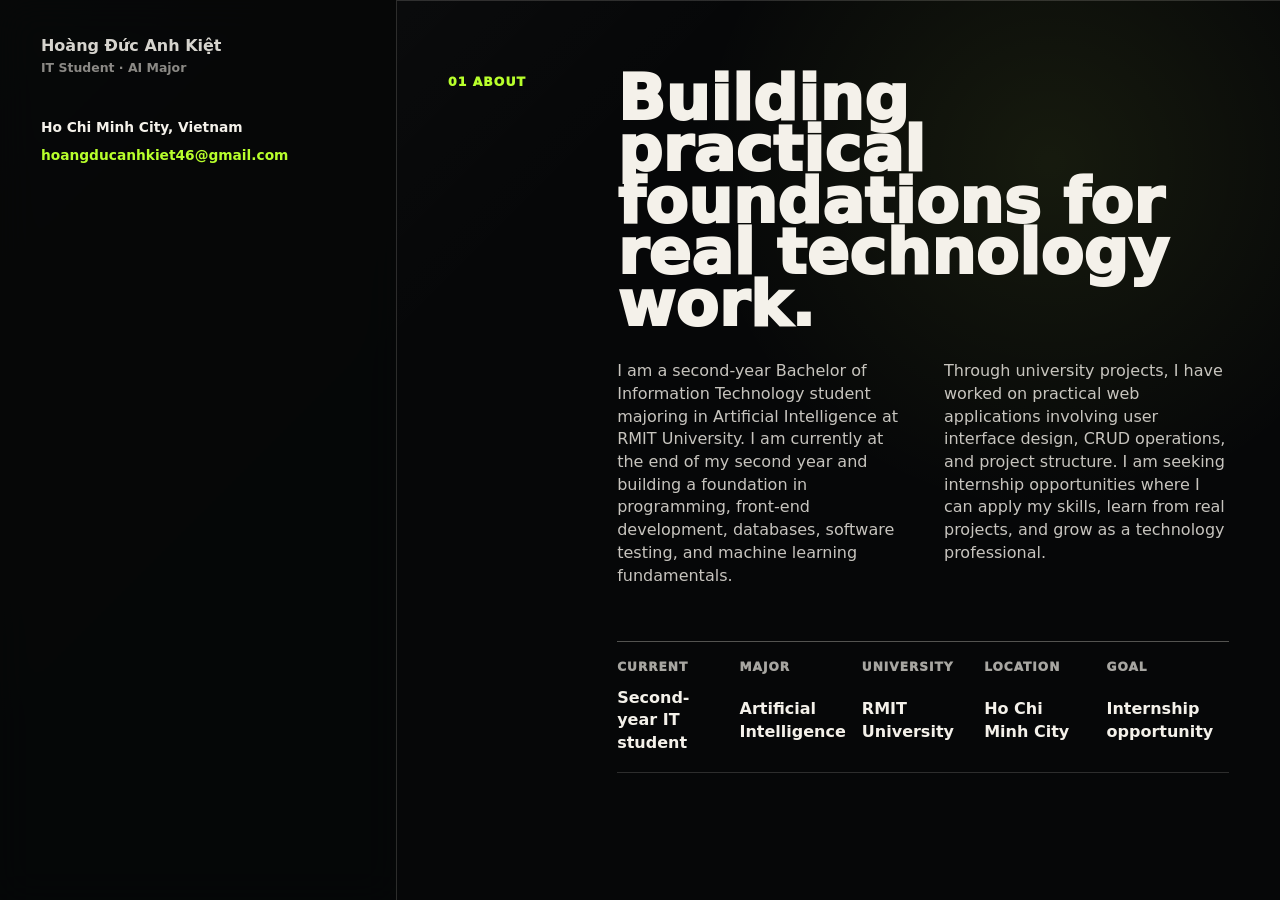
==== about.html @ dbde9fb8 "front end" ====
<!DOCTYPE html>
<html lang="en">
  <head>
    <meta charset="UTF-8" />
    <meta name="viewport" content="width=device-width, initial-scale=1.0" />
    <title>About | Hoàng Đức Anh Kiệt</title>
    <link rel="icon" href="assets/icons/favicon.png" />
    <script>document.documentElement.classList.add("js");</script>
    <link rel="stylesheet" href="css/style.css" />
  </head>
  <body>
    <a class="skip-link" href="#about">Skip to content</a>
    <header class="mobile-header">
      <a class="mobile-brand" href="index.html"><span>Hoàng Đức Anh Kiệt</span><small>IT Student · AI Major</small></a>
      <button class="nav-toggle" type="button" aria-label="Open navigation" aria-expanded="false" aria-controls="primary-menu"><span></span><span></span></button>
    </header>
    <aside class="left-rail" aria-label="Portfolio identity and navigation">
      <div class="rail-top">
        <div class="identity-block">
          <a class="brand" href="index.html" aria-label="Hoàng Đức Anh Kiệt home"><span>Hoàng Đức Anh Kiệt</span><small>IT Student · AI Major</small></a>
          <p>Ho Chi Minh City, Vietnam</p>
          <a href="mailto:hoangducanhkiet46@gmail.com">hoangducanhkiet46@gmail.com</a>
        </div>
      </div>
      <nav class="nav-links" id="primary-menu" data-nav-links aria-label="Primary navigation">
        <a class="projectsLi" href="about.html">About</a>
        <a class="projectsLi" href="skills.html">Skills</a>
        <a class="projectsLi" href="projects.html">Projects</a>
        <a class="projectsLi" href="education.html">Education</a>
        <a class="projectsLi" href="leadership.html">Leadership</a>
        <a class="projectsLi" href="contact.html">Contact</a>
      </nav>
    </aside>
    <main class="site-canvas">
      <section class="section-block" id="about" aria-labelledby="about-title" data-reveal>
        <div class="section-number">01 About</div>
        <div class="section-content">
          <h2 id="about-title">Building practical foundations for real technology work.</h2>
          <div class="copy-grid">
            <p>I am a second-year Bachelor of Information Technology student majoring in Artificial Intelligence at RMIT University. I am currently at the end of my second year and building a foundation in programming, front-end development, databases, software testing, and machine learning fundamentals.</p>
            <p>Through university projects, I have worked on practical web applications involving user interface design, CRUD operations, and project structure. I am seeking internship opportunities where I can apply my skills, learn from real projects, and grow as a technology professional.</p>
          </div>
          <div class="facts">
            <div><span>Current</span>Second-year IT student</div>
            <div><span>Major</span>Artificial Intelligence</div>
            <div><span>University</span>RMIT University</div>
            <div><span>Location</span>Ho Chi Minh City</div>
            <div><span>Goal</span>Internship opportunity</div>
          </div>
        </div>
      </section>
    </main>
    <script src="js/script.js"></script>
  </body>
</html>
---- css/style.css ----
:root {
  color-scheme: dark;
  --bg-main: #060708;
  --text-primary: #f4f1ea;
  --text-secondary: rgba(244, 241, 234, 0.68);
  --text-muted: rgba(244, 241, 234, 0.56);
  --text-name: rgba(244, 241, 234, 0.88);
  --accent: #b8ff2c;
  --accent-hover: #d7ff6a;
  --border: rgba(244, 241, 234, 0.16);
  --bg: var(--bg-main);
  --ink: var(--text-primary);
  --muted: var(--text-secondary);
  --line: var(--border);
  --line-strong: rgba(244, 241, 234, 0.32);
  --panel: #101112;
  --rail: 31vw;
  --ease: cubic-bezier(0.22, 1, 0.36, 1);
}

* {
  box-sizing: border-box;
}

html {
  scroll-behavior: smooth;
  scroll-padding-top: 32px;
}

body {
  margin: 0;
  background:
    radial-gradient(circle at 82% 18%, rgba(215, 255, 85, 0.08), transparent 22rem),
    linear-gradient(135deg, rgba(255, 255, 255, 0.035), transparent 34rem),
    var(--bg);
  color: var(--ink);
  font-family: Inter, ui-sans-serif, system-ui, -apple-system, BlinkMacSystemFont, "Segoe UI", sans-serif;
  line-height: 1.42;
  animation: page-in 700ms var(--ease) both;
}

body[data-theme="light"] {
  color-scheme: light;
  --bg: #f2f0ea;
  --ink: #050505;
  --muted: rgba(5, 5, 5, 0.62);
  --line: rgba(5, 5, 5, 0.18);
  --line-strong: rgba(5, 5, 5, 0.38);
  --accent: #3a2bff;
  --accent-hover: #1700c8;
  --text-primary: var(--ink);
  --text-secondary: var(--muted);
  --text-name: rgba(5, 5, 5, 0.88);
  --text-muted: rgba(5, 5, 5, 0.56);
  background:
    radial-gradient(circle at 82% 18%, rgba(58, 43, 255, 0.06), transparent 22rem),
    linear-gradient(135deg, rgba(0, 0, 0, 0.025), transparent 34rem),
    var(--bg);
}

body[data-theme="ultra"] {
  --bg: #1a0b3d;
  --ink: #f5f2ea;
  --muted: rgba(245, 242, 234, 0.68);
  --line: rgba(245, 242, 234, 0.16);
  --line-strong: rgba(245, 242, 234, 0.32);
  --accent: #b9a7ff;
  --accent-hover: #d8ceff;
  --text-primary: var(--ink);
  --text-secondary: var(--muted);
  --text-name: rgba(245, 242, 234, 0.88);
  --text-muted: rgba(245, 242, 234, 0.56);
  background:
    radial-gradient(circle at 82% 18%, rgba(185, 167, 255, 0.12), transparent 22rem),
    linear-gradient(135deg, rgba(255, 255, 255, 0.035), transparent 34rem),
    var(--bg);
}

body.nav-open {
  overflow: hidden;
}

a {
  color: inherit;
  text-decoration: none;
}

button {
  font: inherit;
}

:focus-visible {
  outline: 2px solid var(--accent);
  outline-offset: 4px;
}

.skip-link {
  position: fixed;
  left: 16px;
  top: 16px;
  z-index: 100;
  background: var(--ink);
  color: var(--bg);
  padding: 10px 14px;
  transform: translateY(-160%);
  transition: transform 180ms ease;
}

.skip-link:focus {
  transform: translateY(0);
}

.mobile-header {
  display: none;
}

.left-rail {
  position: fixed;
  inset: 0 auto 0 0;
  z-index: 20;
  display: grid;
  width: var(--rail);
  min-width: 310px;
  grid-template-rows: auto 1fr auto;
  gap: clamp(22px, 3vh, 34px);
  border-right: 1px solid var(--line);
  padding: 4.2vh 3.2vw 4vh;
  background: var(--bg);
  background: color-mix(in srgb, var(--bg) 86%, transparent);
  backdrop-filter: blur(18px);
}

.rail-intro {
  display: grid;
  grid-row: 1;
  gap: clamp(12px, 1.8vh, 18px);
  max-width: 420px;
}

.rail-intro p {
  margin: 0;
  color: var(--ink);
  font-weight: 900;
}

.rail-intro .intro-eyebrow {
  color: var(--accent);
  font-size: clamp(0.68rem, 0.74vw, 0.82rem);
  letter-spacing: 0.08em;
  line-height: 1.35;
  text-transform: uppercase;
}

.rail-intro .intro-main {
  max-width: 19ch;
  color: var(--ink);
  font-size: clamp(1.12rem, 1.42vw, 1.68rem);
  letter-spacing: 0;
  line-height: 1;
}

.rail-intro .intro-support {
  max-width: 400px;
  border-top: 1px solid var(--line-strong);
  padding-top: 14px;
  color: var(--text-secondary);
  font-size: clamp(0.82rem, 0.9vw, 0.98rem);
  line-height: 1.42;
}

.intro-photo {
  width: min(160px, 42%);
  margin: 0;
  border-top: 1px solid var(--line-strong);
  padding-top: 12px;
}

.intro-photo img {
  display: block;
  width: 100%;
  aspect-ratio: 1;
  object-fit: cover;
  filter: grayscale(1) contrast(1.08);
}

.identity-block {
  display: grid;
  grid-row: 3;
  gap: 8px;
  max-width: 390px;
  align-self: end;
}

.identity-block p,
.identity-block a:not(.brand),
.identity-block span {
  margin: 0;
  font-size: clamp(0.86rem, 0.95vw, 1rem);
  font-weight: 820;
}

.identity-block p {
  color: var(--text-primary);
}

.identity-block a:not(.brand) {
  color: var(--accent);
  transition: color 0.25s ease, opacity 0.25s ease, text-shadow 0.25s ease;
}

.identity-block a:not(.brand):hover,
.identity-block a:not(.brand):focus-visible {
  color: var(--accent-hover);
  text-decoration: underline;
  text-underline-offset: 4px;
  text-shadow: 0 0 14px color-mix(in srgb, var(--accent) 30%, transparent);
}

.identity-block span {
  color: var(--text-muted);
}

.brand,
.mobile-brand {
  display: grid;
  gap: 7px;
  width: fit-content;
  color: var(--ink);
  font-weight: 900;
  line-height: 1.02;
}

.brand span,
.mobile-brand span {
  color: var(--text-name);
  font-size: clamp(1rem, 1.24vw, 1.36rem);
}

.brand small,
.mobile-brand small {
  color: var(--text-muted);
  font-size: 0.78rem;
  font-weight: 850;
  line-height: 1.2;
}

.identity-block .brand {
  margin-bottom: clamp(20px, 4vh, 34px);
}

.nav-links {
  display: grid;
  align-content: start;
  gap: 6px;
}

.left-rail .nav-links {
  display: none;
}

.projectsLi,
.rail-bottom a,
.contact-list a {
  position: relative;
  width: fit-content;
  color: var(--ink);
  font-weight: 900;
}

.projectsLi {
  display: inline-flex;
  align-items: baseline;
  gap: 13px;
  font-size: clamp(1.7rem, 3.85vw, 4.9rem);
  letter-spacing: 0;
  line-height: 0.86;
  text-transform: lowercase;
  transition: color 180ms ease, transform 260ms var(--ease);
}

.projectsLi span {
  min-width: 2.5ch;
  color: var(--muted);
  font-size: 0.18em;
  font-weight: 950;
  letter-spacing: 0.08em;
  text-transform: uppercase;
}

.projectsLi:hover,
.projectsLi:focus-visible {
  color: var(--accent-hover);
  text-shadow: 0 0 14px color-mix(in srgb, var(--accent) 30%, transparent);
  transform: translateX(10px);
}

body[data-theme="ultra"] .identity-block a:not(.brand):hover,
body[data-theme="ultra"] .identity-block a:not(.brand):focus-visible,
body[data-theme="ultra"] .projectsLi:hover,
body[data-theme="ultra"] .projectsLi:focus-visible,
body[data-theme="ultra"] .contact-list a:hover,
body[data-theme="ultra"] .contact-list a:focus-visible {
  text-shadow: 0 0 16px rgba(185, 167, 255, 0.35);
}

.rail-bottom {
  display: grid;
  gap: 8px;
  color: var(--muted);
  font-size: 0.84rem;
  font-weight: 820;
}

.rail-bottom .brand {
  margin-bottom: 14px;
}

.rail-bottom a::after,
.contact-list a::after,
.project-name::after {
  position: absolute;
  right: 0;
  bottom: -4px;
  left: 0;
  height: 1px;
  background: currentColor;
  content: "";
  transform: scaleX(0);
  transform-origin: right;
  transition: transform 260ms var(--ease);
}

.rail-bottom a:hover::after,
.rail-bottom a:focus-visible::after,
.contact-list a:hover::after,
.contact-list a:focus-visible::after,
.project-row:hover .project-name::after,
.project-row:focus-within .project-name::after {
  transform: scaleX(1);
  transform-origin: left;
}

.site-canvas {
  margin-left: max(var(--rail), 310px);
}

.color-toggle {
  --toggle-active: #b8ff2c;
  --toggle-middle: conic-gradient(from -35deg, rgba(184, 255, 44, 0.9) 0deg 120deg, #060708 120deg 360deg);
  position: fixed;
  right: 24px;
  bottom: 24px;
  z-index: 50;
  display: grid;
  width: 46px;
  height: 46px;
  place-items: center;
  border: 0;
  border-radius: 50%;
  background: conic-gradient(from -35deg, #b8ff2c 0deg 120deg, #b9a7ff 120deg 240deg, #3a2bff 240deg 360deg);
  box-shadow: 0 0 0 4px rgba(0, 0, 0, 0.22);
  cursor: pointer;
  isolation: isolate;
  transition: transform 180ms ease, box-shadow 180ms ease;
}

.color-toggle::before {
  position: absolute;
  inset: 10px;
  z-index: 2;
  border-radius: 50%;
  background: var(--toggle-middle);
  content: "";
  box-shadow: inset 0 0 0 1px rgba(244, 241, 234, 0.16);
}

.color-toggle span {
  position: relative;
  z-index: 3;
  width: 12px;
  height: 12px;
  border-radius: 50%;
  background: var(--toggle-active);
  box-shadow: 0 0 0 2px rgba(6, 7, 8, 0.9), 0 0 0 3px rgba(244, 241, 234, 0.18);
}

body[data-theme="dark"] .color-toggle {
  --toggle-active: #b8ff2c;
  --toggle-middle: conic-gradient(from -35deg, rgba(184, 255, 44, 0.9) 0deg 120deg, #060708 120deg 360deg);
}

body[data-theme="ultra"] .color-toggle {
  --toggle-active: #b9a7ff;
  --toggle-middle: conic-gradient(from -35deg, #060708 0deg 120deg, rgba(185, 167, 255, 0.92) 120deg 240deg, #060708 240deg 360deg);
}

body[data-theme="light"] .color-toggle {
  --toggle-active: #3a2bff;
  --toggle-middle: conic-gradient(from -35deg, #060708 0deg 240deg, rgba(58, 43, 255, 0.92) 240deg 360deg);
}

.color-toggle:hover,
.color-toggle:focus-visible {
  transform: scale(1.08);
  box-shadow: 0 0 0 4px rgba(0, 0, 0, 0.28), 0 0 18px color-mix(in srgb, var(--accent) 28%, transparent);
}

.home-stage,
.hero {
  position: relative;
  display: grid;
  min-height: 100svh;
  overflow: hidden;
  padding: 4vh 4vw 5vh;
}

.hero::before {
  position: absolute;
  inset: 0;
  background-image: linear-gradient(var(--line) 1px, transparent 1px);
  background-size: 100% 12.5vh;
  content: "";
  opacity: 0.32;
  pointer-events: none;
}

.home-stage::after {
  display: none;
}

.home-stage .stagePerspective {
  position: absolute;
  inset: 0;
  z-index: 1;
  width: 100%;
  perspective: 100vw;
  overflow: hidden;
}

.home-stage .stageContainer {
  position: absolute;
  inset: 0;
  width: 100%;
  transform: translateZ(0);
  transform-style: preserve-3d;
}

.home-stage .stage {
  position: absolute;
  inset: 0;
  display: flex;
  align-items: center;
  justify-content: center;
  width: 100%;
  padding: 5vh 4vw 5vh 0;
  transform-style: preserve-3d;
}

.home-stage .projects {
  position: relative;
  width: min(100%, 1060px);
  margin: 0;
  padding-left: 0;
  list-style: none;
  text-align: right;
  transform-style: preserve-3d;
}

.home-stage .projectsLi {
  display: block;
  width: auto;
  color: inherit;
  cursor: pointer;
  line-height: 1;
  text-transform: none;
  transform: none;
  transform-style: preserve-3d;
}

.home-stage .projectsLi:hover,
.home-stage .projectsLi:focus-within {
  color: inherit;
  transform: none;
}

.home-stage .projectContainer {
  transform: rotate3d(0, 1, 0, -34deg) translateZ(0) scale(1);
  transform-origin: right center;
  transform-style: preserve-3d;
  will-change: transform;
  transition: transform 1.5s cubic-bezier(0.075, 0.82, 0.165, 1);
}

.home-stage .projectsLi:hover .projectContainer,
.home-stage .projectsLi:focus-within .projectContainer {
  transform: rotate3d(0, 1, 0, -24deg) translateZ(0) scale(1);
  transition-duration: 1s;
}

.home-stage .projects a {
  position: relative;
  display: inline-block;
  color: var(--ink);
  font-family: "Druk Wide Web", "Arial Black", "Helvetica Neue", Arial, sans-serif;
  font-size: clamp(4.4rem, 8.1vw, 9.3rem);
  font-style: normal;
  font-stretch: normal;
  font-weight: 1000;
  letter-spacing: 0.02em;
  line-height: 0.9em;
  text-decoration: none;
  text-transform: uppercase;
  white-space: nowrap;
  -webkit-text-fill-color: currentColor;
  -webkit-text-stroke: 0 transparent;
  text-stroke: 0 transparent;
  transition: color 0.5s, opacity 0.5s, -webkit-text-fill-color 0.5s, -webkit-text-stroke-color 0.5s;
}

.home-stage .projectsLi:nth-child(4) a,
.home-stage .projectsLi:nth-child(5) a {
  font-size: clamp(4.15rem, 7.55vw, 8.8rem);
}

.home-stage .projectsLi:hover a,
.home-stage .projectsLi:focus-within a,
.home-stage .projects a:hover,
.home-stage .projects a:focus-visible {
  color: transparent;
  -webkit-text-fill-color: transparent;
  text-shadow: none;
  -webkit-text-stroke: 3px var(--ink);
  text-stroke: 3px var(--ink);
}

body.route-transitioning {
  pointer-events: none;
}

.home-stage.is-transitioning .projectsLi {
  pointer-events: none;
}

.home-stage.is-transitioning .stageContainer {
  animation: project-route-out 650ms cubic-bezier(0.39, 0.58, 0.57, 1) 900ms forwards;
}

.home-stage.is-transitioning .projectsLi:not(.is-selected) .projectContainer {
  opacity: 0;
  transform: rotate3d(0, 1, 0, -114deg) translateZ(0) scale(1);
  transition-duration: 320ms;
  transition-property: opacity, transform;
  transition-timing-function: cubic-bezier(0.55, 0.06, 0.68, 0.19);
}

.home-stage.is-transitioning .projectsLi:not(.is-selected):nth-child(1) .projectContainer {
  transition-delay: 420ms;
}

.home-stage.is-transitioning .projectsLi:not(.is-selected):nth-child(2) .projectContainer {
  transition-delay: 360ms;
}

.home-stage.is-transitioning .projectsLi:not(.is-selected):nth-child(3) .projectContainer {
  transition-delay: 300ms;
}

.home-stage.is-transitioning .projectsLi:not(.is-selected):nth-child(4) .projectContainer {
  transition-delay: 240ms;
}

.home-stage.is-transitioning .projectsLi:not(.is-selected):nth-child(5) .projectContainer {
  transition-delay: 180ms;
}

.home-stage.is-transitioning .projectsLi:not(.is-selected):nth-child(6) .projectContainer {
  transition-delay: 120ms;
}

.home-stage.is-transitioning .projectsLi.is-selected .projectContainer,
.home-stage.is-transitioning .projectsLi.is-selected:hover .projectContainer {
  opacity: 0;
  transform: rotate3d(0, 1, 0, 0deg) translateZ(0) scale(0.78);
  transition: transform 850ms cubic-bezier(0.075, 0.82, 0.165, 1), opacity 450ms ease 680ms;
}

.home-stage.is-transitioning .projectsLi.is-selected a {
  color: transparent;
  -webkit-text-fill-color: transparent;
  -webkit-text-stroke: 3px var(--ink);
  text-stroke: 3px var(--ink);
}

@keyframes project-route-out {
  from {
    transform: translate3d(0, 0, 0);
  }
  to {
    transform: translate3d(0, -18vh, 0);
  }
}

.hero-index {
  position: absolute;
  inset: 3.2vh 3.8vw auto auto;
  z-index: 1;
  display: grid;
  justify-items: end;
  gap: 0;
}

.hero-index a {
  color: var(--ink);
  font-size: clamp(3.6rem, 9vw, 10.8rem);
  font-weight: 950;
  letter-spacing: 0;
  line-height: 0.76;
  opacity: 0.12;
  text-transform: lowercase;
  transition: opacity 180ms ease, color 180ms ease, transform 260ms var(--ease);
}

.hero-index a:nth-child(even) {
  transform: translateX(-4.5vw);
}

.hero-index a:hover,
.hero-index a:focus-visible {
  color: var(--accent);
  opacity: 1;
  transform: translateX(-1vw);
}

.hero-layout {
  position: relative;
  z-index: 2;
  display: grid;
  min-height: 92svh;
  align-items: end;
  max-width: 640px;
}

.eyebrow {
  max-width: 680px;
  margin: 0 0 18px;
  color: var(--muted);
  font-size: 0.78rem;
  font-weight: 950;
  letter-spacing: 0.08em;
  text-transform: uppercase;
}

h1,
h2,
h3,
p {
  margin-top: 0;
}

h1 {
  margin: 0;
  color: var(--ink);
  font-size: clamp(3rem, 7.4vw, 8.4rem);
  font-weight: 950;
  letter-spacing: 0;
  line-height: 0.78;
}

h1 span {
  display: block;
  max-width: 7.5ch;
  animation: text-rise 900ms 120ms var(--ease) both;
}

.hero-subtext {
  max-width: 480px;
  margin: 24px 0 0;
  border-top: 1px solid var(--line-strong);
  padding-top: 14px;
  color: var(--ink);
  font-size: clamp(0.96rem, 1.14vw, 1.08rem);
  font-weight: 720;
}

.section-block,
.contact-section {
  display: grid;
  grid-template-columns: minmax(118px, max-content) minmax(0, 1fr);
  gap: clamp(20px, 4vw, 76px);
  min-height: 100svh;
  border-top: 1px solid var(--line);
  padding: 8vh 4vw;
}

.section-number {
  position: sticky;
  top: 32px;
  height: fit-content;
  color: var(--accent);
  font-size: 0.78rem;
  font-weight: 950;
  letter-spacing: 0.08em;
  text-transform: uppercase;
}

h2 {
  max-width: 760px;
  margin-bottom: 30px;
  color: var(--ink);
  font-size: clamp(2rem, 4.9vw, 6rem);
  font-weight: 950;
  letter-spacing: 0;
  line-height: 0.82;
}

h3 {
  margin-bottom: 0;
  color: var(--ink);
  font-size: clamp(0.95rem, 1vw, 1.08rem);
  font-weight: 950;
}

#skills h2,
.contact-section h2 {
  max-width: 850px;
}

.copy-grid {
  display: grid;
  grid-template-columns: repeat(2, minmax(0, 1fr));
  gap: 42px;
  max-width: 980px;
}

.copy-grid p,
.timeline-row p,
.project-row p {
  margin-bottom: 0;
  color: rgba(242, 238, 231, 0.82);
  font-size: clamp(1rem, 1.18vw, 1.16rem);
}

.facts,
.skill-list,
.project-list,
.timeline-row,
.contact-list {
  border-top: 1px solid var(--line-strong);
}

.facts {
  display: grid;
  grid-template-columns: repeat(5, minmax(0, 1fr));
  margin-top: 54px;
}

.facts div,
.skill-row,
.timeline-row,
.contact-list a,
.contact-list span {
  border-bottom: 1px solid var(--line);
}

.facts div {
  display: grid;
  gap: 10px;
  min-height: 118px;
  padding: 17px 16px 17px 0;
  font-weight: 900;
}

.facts span,
.timeline-row > span,
.project-row > span {
  color: var(--muted);
  font-size: 0.76rem;
  font-weight: 950;
  letter-spacing: 0.08em;
  text-transform: uppercase;
}

.skill-row {
  display: grid;
  grid-template-columns: minmax(170px, 0.3fr) minmax(0, 1fr);
  gap: 24px;
  padding: 15px 0;
  transition: background 160ms ease, padding-inline 180ms ease;
}

.skill-row p {
  margin: 0;
  color: rgba(242, 238, 231, 0.84);
  font-size: clamp(0.95rem, 1.06vw, 1.05rem);
  font-weight: 650;
}

.skill-row:hover {
  background: rgba(242, 238, 231, 0.045);
  padding-inline: 18px;
}

.project-row {
  position: relative;
  display: grid;
  grid-template-columns: minmax(250px, 1fr) 58px 122px 122px 56px;
  gap: 16px;
  align-items: baseline;
  border-bottom: 1px solid var(--line);
  padding: 30px 0;
  transition: background 220ms ease, padding-inline 260ms var(--ease);
}

.project-row:hover,
.project-row:focus-within {
  background: rgba(242, 238, 231, 0.045);
  padding-inline: 18px;
}

.project-name {
  position: relative;
  width: fit-content;
  max-width: 8.8ch;
  color: var(--ink);
  font-size: clamp(1.85rem, 3.5vw, 4.6rem);
  font-weight: 950;
  line-height: 0.82;
  overflow-wrap: anywhere;
}

.project-live {
  justify-self: end;
  border: 1px solid var(--line-strong);
  padding: 8px 10px;
  color: var(--ink);
  font-size: 0.72rem;
  font-weight: 950;
  text-transform: uppercase;
  transition: background 180ms ease, color 180ms ease;
}

.project-live:hover,
.project-live:focus-visible {
  background: var(--accent);
  color: var(--bg);
}

.project-row p {
  grid-column: 1 / -1;
  max-width: 920px;
  opacity: 0.82;
}

.timeline-row {
  display: grid;
  grid-template-columns: minmax(180px, 0.32fr) minmax(0, 1fr);
  gap: 34px;
  padding: 30px 0;
}

.timeline-row div {
  display: grid;
  gap: 12px;
}

.timeline-row ul {
  margin: 0;
  padding-left: 20px;
  color: rgba(242, 238, 231, 0.82);
}

.timeline-row li + li {
  margin-top: 8px;
}

.contact-list a,
.contact-list span {
  display: block;
  width: 100%;
  padding: 18px 0;
  color: var(--ink);
  font-size: clamp(1rem, 1.7vw, 1.35rem);
  font-weight: 900;
  overflow-wrap: anywhere;
}

.contact-list a {
  transition: color 180ms ease, padding-left 220ms var(--ease);
}

.contact-list a:hover,
.contact-list a:focus-visible {
  color: var(--accent);
  padding-left: 12px;
}

.hero-photo,
.contact-photo,
.leadership-gallery,
.project-detail,
.project-preview {
  display: none;
}

.js [data-reveal],
.js .reveal-item {
  opacity: 0;
  transform: translateY(24px);
}

.js .is-visible,
.js .reveal-item.is-visible {
  opacity: 1;
  transform: translateY(0);
  transition: opacity 700ms var(--ease), transform 700ms var(--ease);
}

@keyframes page-in {
  from { opacity: 0; }
  to { opacity: 1; }
}

@keyframes text-rise {
  from {
    opacity: 0;
    transform: translateY(0.25em);
  }
  to {
    opacity: 1;
    transform: translateY(0);
  }
}

@media (max-height: 820px) and (min-width: 1121px) {
  .left-rail {
    padding-top: 3.2vh;
    padding-bottom: 3vh;
  }

  .rail-intro {
    gap: 10px;
  }

  .rail-intro .intro-main {
    font-size: clamp(1rem, 1.24vw, 1.42rem);
  }

  .rail-intro .intro-support {
    font-size: 0.78rem;
    line-height: 1.35;
  }

  .intro-photo {
    width: 140px;
  }

  .identity-block {
    gap: 6px;
    padding-top: 16px;
  }

  .identity-block .brand {
    margin-bottom: 18px;
  }
}

@media (max-width: 1120px) {
  :root {
    --rail: 0px;
  }

  html {
    scroll-padding-top: 92px;
  }

  .left-rail {
    position: fixed;
    inset: 76px 14px auto;
    display: block;
    width: auto;
    min-width: 0;
    max-height: 0;
    border: 1px solid var(--line-strong);
    padding: 0 18px;
    opacity: 0;
    overflow: hidden;
    pointer-events: none;
    transform: translateY(-12px);
    transition: max-height 320ms var(--ease), opacity 220ms ease, transform 320ms var(--ease), padding 320ms var(--ease);
  }

  .left-rail .rail-intro,
  .left-rail .identity-block,
  .left-rail .rail-bottom {
    display: none;
  }

  .left-rail .nav-links {
    display: grid;
  }

  .left-rail:has(.nav-links.is-open) {
    max-height: 560px;
    padding: 18px;
    opacity: 1;
    pointer-events: auto;
    transform: translateY(0);
  }

  .mobile-header {
    position: fixed;
    inset: 0 0 auto;
    z-index: 40;
    display: flex;
    min-height: 76px;
    align-items: center;
    justify-content: space-between;
    border-bottom: 1px solid var(--line);
    background: var(--bg);
    background: color-mix(in srgb, var(--bg) 92%, transparent);
    padding: 0 14px;
    backdrop-filter: blur(16px);
  }

  .nav-toggle {
    display: inline-flex;
    width: 44px;
    height: 44px;
    align-items: center;
    justify-content: center;
    gap: 5px;
    border: 1px solid var(--line-strong);
    background: transparent;
    color: var(--ink);
    cursor: pointer;
  }

  .nav-toggle span {
    width: 16px;
    height: 2px;
    background: currentColor;
    transition: transform 220ms var(--ease);
  }

  .nav-toggle[aria-expanded="true"] span:first-child {
    transform: translateX(4px) rotate(45deg);
  }

  .nav-toggle[aria-expanded="true"] span:last-child {
    transform: translateX(-4px) rotate(-45deg);
  }

  .projectsLi {
    font-size: clamp(2.4rem, 11vw, 5rem);
  }

  .site-canvas {
    margin-left: 0;
  }

  .home-stage,
  .hero {
    padding: 112px 14px 48px;
  }

  .hero-index {
    inset: 92px 14px auto auto;
  }

  .hero-index a {
    font-size: clamp(3.4rem, 16vw, 8rem);
  }

  .home-stage .stage {
    padding: 112px 14px 48px 0;
    justify-content: flex-end;
  }

  .home-stage .projects {
    width: 100%;
  }

  .home-stage .projectContainer {
    transform: rotate3d(0, 1, 0, -28deg) translateZ(0) scale(1);
  }

  .home-stage .projects a {
    font-size: clamp(3.7rem, 11.8vw, 7.2rem);
  }

  .home-stage .projectsLi:nth-child(4) a,
  .home-stage .projectsLi:nth-child(5) a {
    font-size: clamp(3.25rem, 10.6vw, 6.6rem);
  }

  .hero-layout {
    min-height: calc(100svh - 160px);
  }

  h1 {
    font-size: clamp(3rem, 16vw, 7.5rem);
  }

  .section-block,
  .contact-section {
    grid-template-columns: 1fr;
    min-height: calc(100svh - 76px);
    padding: 96px 14px 64px;
  }

  .section-number {
    position: static;
  }

  .copy-grid,
  .facts {
    grid-template-columns: 1fr;
  }

  .facts div {
    min-height: auto;
  }

  .project-row {
    grid-template-columns: minmax(0, 1fr) 72px;
    gap: 12px 18px;
  }

  .project-name {
    grid-column: 1 / -1;
  }

  .project-live {
    justify-self: start;
  }
}

@media (max-width: 620px) {
  .brand span,
  .mobile-brand span {
    font-size: 1rem;
  }

  .mobile-brand small {
    font-size: 0.75rem;
  }

  .hero-index a {
    opacity: 0.08;
  }

  .home-stage .stage {
    padding-right: 0;
  }

  .home-stage .projectContainer {
    transform: rotate3d(0, 1, 0, -20deg) translateZ(0) scale(1);
  }

  .home-stage .projects a {
    font-size: clamp(3.2rem, 15.8vw, 5.55rem);
    letter-spacing: 0;
  }

  .home-stage .projectsLi:nth-child(4) a,
  .home-stage .projectsLi:nth-child(5) a {
    font-size: clamp(2.65rem, 12.8vw, 4.85rem);
  }

  h2 {
    font-size: clamp(2.35rem, 13vw, 4.6rem);
  }

  .hero-subtext {
    font-size: 1rem;
  }

  .skill-row,
  .timeline-row {
    grid-template-columns: 1fr;
    gap: 8px;
  }

  .skill-row {
    padding: 14px 0;
  }

  .skill-row:hover,
  .project-row:hover,
  .skill-row:focus-within,
  .project-row:focus-within {
    padding-inline: 0;
  }
}

@media (prefers-reduced-motion: reduce) {
  *,
  *::before,
  *::after {
    scroll-behavior: auto !important;
    transition-duration: 0.01ms !important;
    animation-duration: 0.01ms !important;
    animation-iteration-count: 1 !important;
  }

  .js [data-reveal],
  .js .reveal-item {
    opacity: 1;
    transform: none;
  }
}
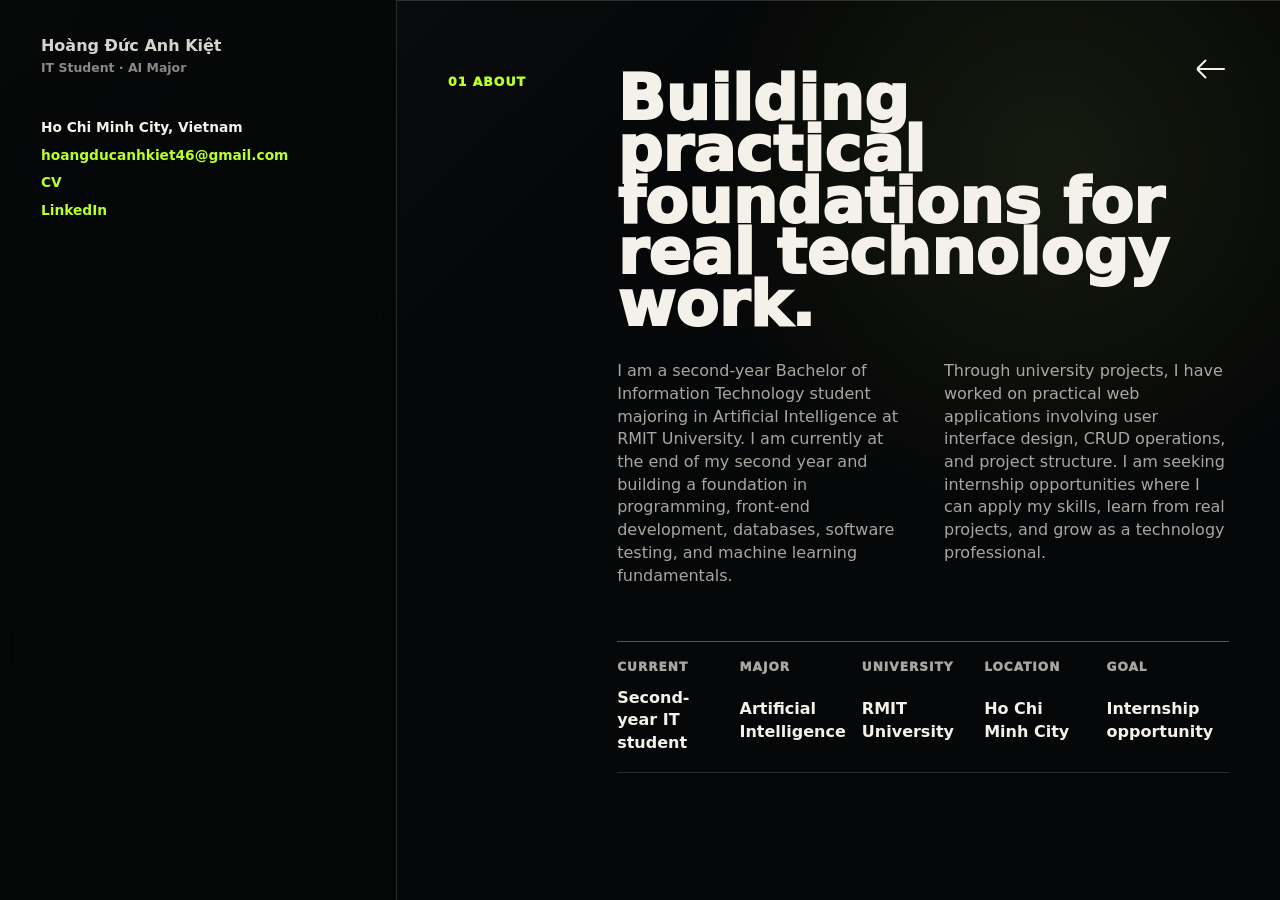
==== commit ef6a606a: "different pages" ====
--- a/about.html
+++ b/about.html
@@ -8,18 +8,21 @@
     <script>document.documentElement.classList.add("js");</script>
     <link rel="stylesheet" href="css/style.css" />
   </head>
-  <body>
+  <body class="detail-page">
     <a class="skip-link" href="#about">Skip to content</a>
     <header class="mobile-header">
       <a class="mobile-brand" href="index.html"><span>Hoàng Đức Anh Kiệt</span><small>IT Student · AI Major</small></a>
       <button class="nav-toggle" type="button" aria-label="Open navigation" aria-expanded="false" aria-controls="primary-menu"><span></span><span></span></button>
     </header>
+    <a class="page-back" href="index.html" aria-label="Back to homepage"><span></span></a>
     <aside class="left-rail" aria-label="Portfolio identity and navigation">
       <div class="rail-top">
         <div class="identity-block">
           <a class="brand" href="index.html" aria-label="Hoàng Đức Anh Kiệt home"><span>Hoàng Đức Anh Kiệt</span><small>IT Student · AI Major</small></a>
           <p>Ho Chi Minh City, Vietnam</p>
           <a href="mailto:hoangducanhkiet46@gmail.com">hoangducanhkiet46@gmail.com</a>
+          <a href="assets/documents/hoang-duc-anh-kiet-cv.pdf" target="_blank" rel="noopener" download>CV</a>
+          <a href="https://www.linkedin.com/in/%C4%91%E1%BB%A9c-anh-ki%E1%BB%87t-ho%C3%A0ng-351670387/" target="_blank" rel="noopener">LinkedIn</a>
         </div>
       </div>
       <nav class="nav-links" id="primary-menu" data-nav-links aria-label="Primary navigation">
--- a/css/style.css
+++ b/css/style.css
@@ -46,14 +46,14 @@
   --muted: rgba(5, 5, 5, 0.62);
   --line: rgba(5, 5, 5, 0.18);
   --line-strong: rgba(5, 5, 5, 0.38);
-  --accent: #3a2bff;
-  --accent-hover: #1700c8;
+  --accent: #5d6b1f;
+  --accent-hover: #2f3a0b;
   --text-primary: var(--ink);
   --text-secondary: var(--muted);
   --text-name: rgba(5, 5, 5, 0.88);
   --text-muted: rgba(5, 5, 5, 0.56);
   background:
-    radial-gradient(circle at 82% 18%, rgba(58, 43, 255, 0.06), transparent 22rem),
+    radial-gradient(circle at 82% 18%, rgba(93, 107, 31, 0.08), transparent 22rem),
     linear-gradient(135deg, rgba(0, 0, 0, 0.025), transparent 34rem),
     var(--bg);
 }
@@ -234,6 +234,7 @@
 .mobile-brand span {
   color: var(--text-name);
   font-size: clamp(1rem, 1.24vw, 1.36rem);
+  transition: color 0.25s ease, -webkit-text-fill-color 0.25s ease, -webkit-text-stroke-color 0.25s ease;
 }
 
 .brand small,
@@ -244,8 +245,87 @@
   line-height: 1.2;
 }
 
+.brand:hover span,
+.brand:focus-visible span,
+.mobile-brand:hover span,
+.mobile-brand:focus-visible span {
+  color: transparent;
+  -webkit-text-fill-color: transparent;
+  -webkit-text-stroke: 1px var(--text-name);
+  text-stroke: 1px var(--text-name);
+}
+
 .identity-block .brand {
   margin-bottom: clamp(20px, 4vh, 34px);
+}
+
+body.detail-page .left-rail {
+  grid-template-rows: auto 1fr;
+}
+
+body.detail-page .rail-top {
+  grid-row: 1;
+}
+
+.page-back {
+  position: fixed;
+  top: clamp(18px, 4.6vh, 48px);
+  right: clamp(18px, 3.2vw, 60px);
+  z-index: 70;
+  display: grid;
+  width: 56px;
+  height: 56px;
+  place-items: center;
+  color: var(--ink);
+  opacity: 0;
+  transform: translate3d(32px, 0, 0);
+  transition: color 180ms ease;
+}
+
+.page-back span,
+.page-back span::before,
+.page-back span::after {
+  display: block;
+  height: 2px;
+  border-radius: 999px;
+  background: currentColor;
+}
+
+.page-back span {
+  position: relative;
+  width: 28px;
+  transition: transform 260ms var(--ease);
+}
+
+.page-back span::before,
+.page-back span::after {
+  position: absolute;
+  left: 0;
+  width: 13px;
+  content: "";
+  transform-origin: left center;
+}
+
+.page-back span::before {
+  transform: rotate(-45deg);
+}
+
+.page-back span::after {
+  transform: rotate(45deg);
+}
+
+.page-back:hover,
+.page-back:focus-visible {
+  color: var(--accent-hover);
+}
+
+.page-back:hover span,
+.page-back:focus-visible span {
+  transform: translate3d(-5px, 0, 0);
+}
+
+body.detail-page.is-ready .page-back {
+  animation: page-back-in 480ms cubic-bezier(0.22, 1, 0.36, 1) 295ms forwards;
 }
 
 .nav-links {
@@ -357,7 +437,7 @@
   place-items: center;
   border: 0;
   border-radius: 50%;
-  background: conic-gradient(from -35deg, #b8ff2c 0deg 120deg, #b9a7ff 120deg 240deg, #3a2bff 240deg 360deg);
+  background: conic-gradient(from -35deg, #b8ff2c 0deg 120deg, #b9a7ff 120deg 240deg, #5d6b1f 240deg 360deg);
   box-shadow: 0 0 0 4px rgba(0, 0, 0, 0.22);
   cursor: pointer;
   isolation: isolate;
@@ -395,8 +475,8 @@
 }
 
 body[data-theme="light"] .color-toggle {
-  --toggle-active: #3a2bff;
-  --toggle-middle: conic-gradient(from -35deg, #060708 0deg 240deg, rgba(58, 43, 255, 0.92) 240deg 360deg);
+  --toggle-active: #5d6b1f;
+  --toggle-middle: conic-gradient(from -35deg, #060708 0deg 240deg, rgba(93, 107, 31, 0.92) 240deg 360deg);
 }
 
 .color-toggle:hover,
@@ -537,6 +617,36 @@
   pointer-events: none;
 }
 
+body.return-transitioning {
+  pointer-events: none;
+}
+
+body.route-transitioning .left-rail .identity-block {
+  animation: identity-route-to-top 1050ms cubic-bezier(0.075, 0.82, 0.165, 1) forwards;
+}
+
+body.return-transitioning .left-rail .identity-block {
+  animation: identity-return-to-home 920ms cubic-bezier(0.075, 0.82, 0.165, 1) forwards;
+}
+
+body.route-transitioning .left-rail .rail-intro {
+  opacity: 0;
+  transform: translateY(-18px);
+  transition: opacity 380ms ease, transform 520ms var(--ease);
+}
+
+body.return-transitioning .site-canvas {
+  opacity: 0;
+  transform: translate3d(0, 34px, 0);
+  transition: opacity 420ms ease, transform 620ms var(--ease);
+}
+
+body.return-transitioning .page-back {
+  opacity: 0;
+  transform: translate3d(32px, 0, 0);
+  transition: opacity 260ms ease, transform 420ms var(--ease);
+}
+
 .home-stage.is-transitioning .projectsLi {
   pointer-events: none;
 }
@@ -597,6 +707,28 @@
   }
   to {
     transform: translate3d(0, -18vh, 0);
+  }
+}
+
+@keyframes identity-route-to-top {
+  0% {
+    opacity: 1;
+    transform: translate3d(0, 0, 0) scale(1);
+  }
+  100% {
+    opacity: 1;
+    transform: translate3d(0, var(--identity-route-y, calc(-100vh + 230px)), 0) scale(1);
+  }
+}
+
+@keyframes identity-return-to-home {
+  0% {
+    opacity: 1;
+    transform: translate3d(0, 0, 0) scale(1);
+  }
+  100% {
+    opacity: 1;
+    transform: translate3d(0, var(--identity-return-y, 58vh), 0) scale(1);
   }
 }
 
@@ -736,7 +868,7 @@
 .timeline-row p,
 .project-row p {
   margin-bottom: 0;
-  color: rgba(242, 238, 231, 0.82);
+  color: var(--muted);
   font-size: clamp(1rem, 1.18vw, 1.16rem);
 }
 
@@ -790,13 +922,13 @@
 
 .skill-row p {
   margin: 0;
-  color: rgba(242, 238, 231, 0.84);
+  color: var(--muted);
   font-size: clamp(0.95rem, 1.06vw, 1.05rem);
   font-weight: 650;
 }
 
 .skill-row:hover {
-  background: rgba(242, 238, 231, 0.045);
+  background: color-mix(in srgb, var(--ink) 4.5%, transparent);
   padding-inline: 18px;
 }
 
@@ -813,7 +945,7 @@
 
 .project-row:hover,
 .project-row:focus-within {
-  background: rgba(242, 238, 231, 0.045);
+  background: color-mix(in srgb, var(--ink) 4.5%, transparent);
   padding-inline: 18px;
 }
 
@@ -866,7 +998,7 @@
 .timeline-row ul {
   margin: 0;
   padding-left: 20px;
-  color: rgba(242, 238, 231, 0.82);
+  color: var(--muted);
 }
 
 .timeline-row li + li {
@@ -912,12 +1044,159 @@
 .js .reveal-item.is-visible {
   opacity: 1;
   transform: translateY(0);
-  transition: opacity 700ms var(--ease), transform 700ms var(--ease);
+  transition: opacity 490ms var(--ease), transform 490ms var(--ease);
+}
+
+.js body.detail-page .left-rail .identity-block {
+  opacity: 0;
+  transform: translate3d(0, 34px, 0);
+}
+
+.js body.detail-page.from-route-transition .left-rail .identity-block {
+  opacity: 1;
+  transform: translate3d(0, 0, 0) scale(1);
+}
+
+.js body.detail-page.is-ready .left-rail .identity-block {
+  animation: identity-enter-top 630ms cubic-bezier(0.075, 0.82, 0.165, 1) 55ms forwards;
+}
+
+.js body.detail-page.from-route-transition.is-ready .left-rail .identity-block {
+  animation: none;
+}
+
+.js body.detail-page.from-route-transition.is-ready.return-transitioning .left-rail .identity-block,
+.js body.detail-page.is-ready.return-transitioning .left-rail .identity-block {
+  animation: identity-return-to-home 920ms cubic-bezier(0.075, 0.82, 0.165, 1) forwards;
+}
+
+.js body.detail-page [data-reveal] .section-number,
+.js body.detail-page [data-reveal] .section-content > h2,
+.js body.detail-page [data-reveal] .copy-grid > *,
+.js body.detail-page [data-reveal] .facts > *,
+.js body.detail-page [data-reveal] .skill-row,
+.js body.detail-page [data-reveal] .project-row,
+.js body.detail-page [data-reveal] .timeline-row,
+.js body.detail-page [data-reveal] .contact-list > * {
+  opacity: 0;
+  transform: translate3d(0, 32px, 0) rotate3d(0, 1, 0, 12deg);
+  transform-origin: left center;
+}
+
+.js body.detail-page [data-reveal].is-visible .section-number,
+.js body.detail-page [data-reveal].is-visible .section-content > h2,
+.js body.detail-page [data-reveal].is-visible .copy-grid > *,
+.js body.detail-page [data-reveal].is-visible .facts > *,
+.js body.detail-page [data-reveal].is-visible .skill-row,
+.js body.detail-page [data-reveal].is-visible .project-row,
+.js body.detail-page [data-reveal].is-visible .timeline-row,
+.js body.detail-page [data-reveal].is-visible .contact-list > * {
+  animation: detail-element-in 530ms cubic-bezier(0.22, 1, 0.36, 1) forwards;
+}
+
+.js body.detail-page [data-reveal].is-visible .section-number {
+  animation-delay: 85ms;
+}
+
+.js body.detail-page [data-reveal].is-visible .section-content > h2 {
+  animation-delay: 170ms;
+}
+
+.js body.detail-page [data-reveal].is-visible .copy-grid > :nth-child(1),
+.js body.detail-page [data-reveal].is-visible .facts > :nth-child(1),
+.js body.detail-page [data-reveal].is-visible .skill-row:nth-child(1),
+.js body.detail-page [data-reveal].is-visible .project-row:nth-child(1),
+.js body.detail-page [data-reveal].is-visible .timeline-row:nth-child(1),
+.js body.detail-page [data-reveal].is-visible .contact-list > :nth-child(1) {
+  animation-delay: 250ms;
+}
+
+.js body.detail-page [data-reveal].is-visible .copy-grid > :nth-child(2),
+.js body.detail-page [data-reveal].is-visible .facts > :nth-child(2),
+.js body.detail-page [data-reveal].is-visible .skill-row:nth-child(2),
+.js body.detail-page [data-reveal].is-visible .project-row:nth-child(2),
+.js body.detail-page [data-reveal].is-visible .timeline-row:nth-child(2),
+.js body.detail-page [data-reveal].is-visible .contact-list > :nth-child(2) {
+  animation-delay: 320ms;
+}
+
+.js body.detail-page [data-reveal].is-visible .facts > :nth-child(3),
+.js body.detail-page [data-reveal].is-visible .skill-row:nth-child(3),
+.js body.detail-page [data-reveal].is-visible .contact-list > :nth-child(3) {
+  animation-delay: 390ms;
+}
+
+.js body.detail-page [data-reveal].is-visible .facts > :nth-child(4),
+.js body.detail-page [data-reveal].is-visible .skill-row:nth-child(4),
+.js body.detail-page [data-reveal].is-visible .contact-list > :nth-child(4) {
+  animation-delay: 460ms;
+}
+
+.js body.detail-page [data-reveal].is-visible .facts > :nth-child(5),
+.js body.detail-page [data-reveal].is-visible .skill-row:nth-child(5),
+.js body.detail-page [data-reveal].is-visible .contact-list > :nth-child(5) {
+  animation-delay: 530ms;
+}
+
+.js body.detail-page [data-reveal].is-visible .skill-row:nth-child(6) {
+  animation-delay: 600ms;
+}
+
+.js body.detail-page [data-reveal].is-visible .skill-row:nth-child(7) {
+  animation-delay: 670ms;
+}
+
+.js body.detail-page [data-reveal].is-visible .skill-row:nth-child(8) {
+  animation-delay: 740ms;
 }
 
 @keyframes page-in {
   from { opacity: 0; }
   to { opacity: 1; }
+}
+
+@keyframes identity-enter-top {
+  from {
+    opacity: 0;
+    transform: translate3d(0, 34px, 0);
+  }
+  to {
+    opacity: 1;
+    transform: translate3d(0, 0, 0);
+  }
+}
+
+@keyframes identity-enter-from-route {
+  from {
+    opacity: 0;
+    transform: translate3d(0, 58vh, 0) scale(0.96);
+  }
+  to {
+    opacity: 1;
+    transform: translate3d(0, 0, 0) scale(1);
+  }
+}
+
+@keyframes detail-element-in {
+  from {
+    opacity: 0;
+    transform: translate3d(0, 32px, 0) rotate3d(0, 1, 0, 12deg);
+  }
+  to {
+    opacity: 1;
+    transform: translate3d(0, 0, 0) rotate3d(0, 1, 0, 0deg);
+  }
+}
+
+@keyframes page-back-in {
+  from {
+    opacity: 0;
+    transform: translate3d(32px, 0, 0);
+  }
+  to {
+    opacity: 1;
+    transform: translate3d(0, 0, 0);
+  }
 }
 
 @keyframes text-rise {
@@ -956,7 +1235,7 @@
 
   .identity-block {
     gap: 6px;
-    padding-top: 16px;
+    padding-top: 0;
   }
 
   .identity-block .brand {
@@ -1022,6 +1301,13 @@
     backdrop-filter: blur(16px);
   }
 
+  .page-back {
+    top: 88px;
+    right: 14px;
+    width: 44px;
+    height: 44px;
+  }
+
   .nav-toggle {
     display: inline-flex;
     width: 44px;
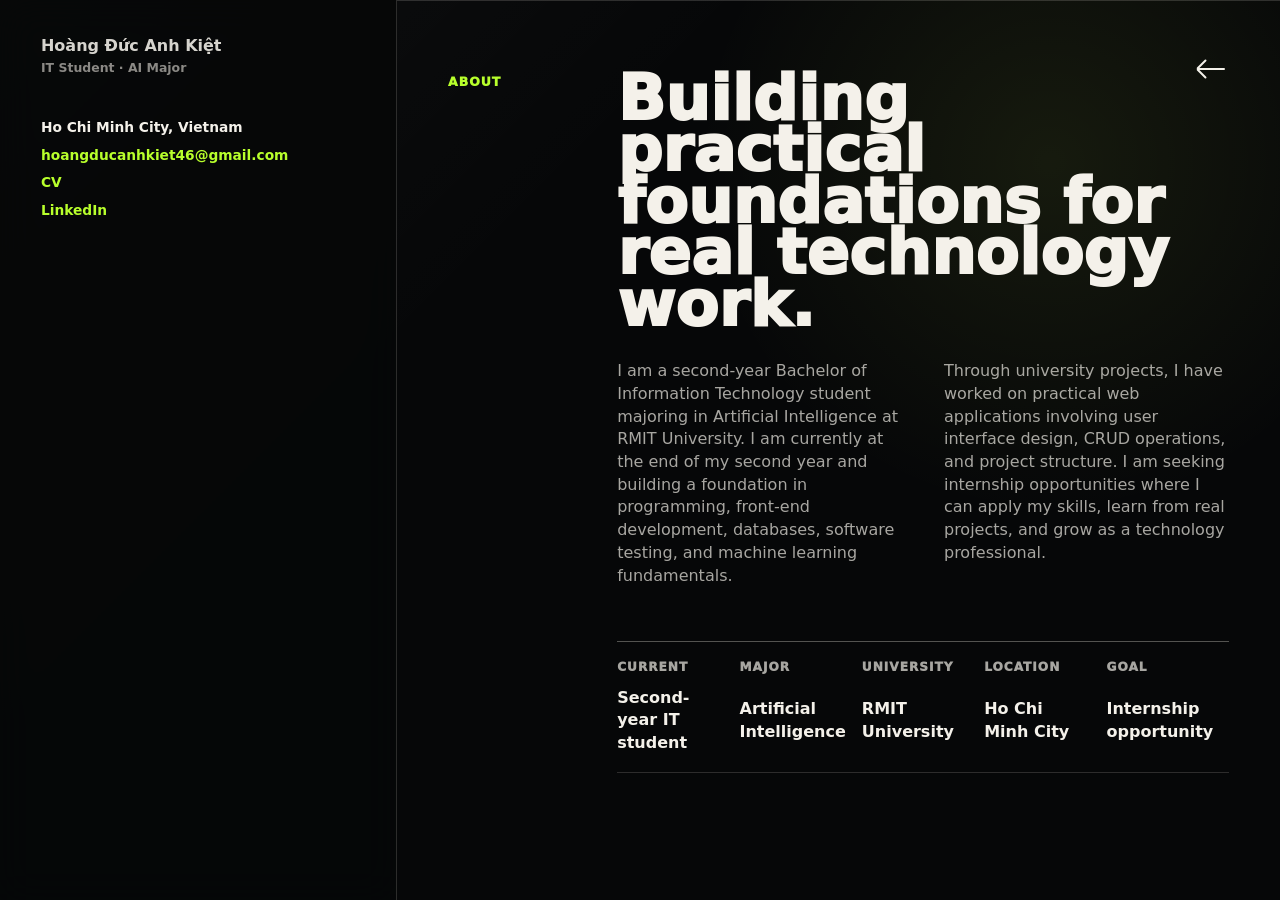
==== commit db7db825: "leadership" ====
--- a/about.html
+++ b/about.html
@@ -36,7 +36,7 @@
     </aside>
     <main class="site-canvas">
       <section class="section-block" id="about" aria-labelledby="about-title" data-reveal>
-        <div class="section-number">01 About</div>
+        <div class="section-number">About</div>
         <div class="section-content">
           <h2 id="about-title">Building practical foundations for real technology work.</h2>
           <div class="copy-grid">
--- a/css/style.css
+++ b/css/style.css
@@ -564,7 +564,10 @@
 }
 
 .home-stage .projectContainer {
-  transform: rotate3d(0, 1, 0, -34deg) translateZ(0) scale(1);
+  --project-rotate-y: -34deg;
+  --project-hover-rotate-y: -24deg;
+  opacity: 1;
+  transform: rotate3d(0, 1, 0, var(--project-rotate-y)) translateZ(0) scale(1);
   transform-origin: right center;
   transform-style: preserve-3d;
   will-change: transform;
@@ -573,7 +576,7 @@
 
 .home-stage .projectsLi:hover .projectContainer,
 .home-stage .projectsLi:focus-within .projectContainer {
-  transform: rotate3d(0, 1, 0, -24deg) translateZ(0) scale(1);
+  transform: rotate3d(0, 1, 0, var(--project-hover-rotate-y)) translateZ(0) scale(1);
   transition-duration: 1s;
 }
 
@@ -613,6 +616,40 @@
   text-stroke: 3px var(--ink);
 }
 
+.js body.home-page:not(.is-ready):not(.home-enter-complete) .home-stage .projectContainer,
+.js body.home-page.home-transitioning:not(.home-enter-complete) .home-stage .projectContainer {
+  opacity: 0;
+  transform: rotate3d(0, 1, 0, -100deg) translateZ(0) scale(1);
+}
+
+.js body.home-page.is-ready.home-transitioning:not(.home-enter-complete) .home-stage .projectContainer {
+  animation: home-project-enter 900ms cubic-bezier(0.075, 0.82, 0.165, 1) both;
+}
+
+.js body.home-page.is-ready.home-transitioning:not(.home-enter-complete) .home-stage .projectsLi:nth-child(1) .projectContainer {
+  animation-delay: 360ms;
+}
+
+.js body.home-page.is-ready.home-transitioning:not(.home-enter-complete) .home-stage .projectsLi:nth-child(2) .projectContainer {
+  animation-delay: 300ms;
+}
+
+.js body.home-page.is-ready.home-transitioning:not(.home-enter-complete) .home-stage .projectsLi:nth-child(3) .projectContainer {
+  animation-delay: 240ms;
+}
+
+.js body.home-page.is-ready.home-transitioning:not(.home-enter-complete) .home-stage .projectsLi:nth-child(4) .projectContainer {
+  animation-delay: 180ms;
+}
+
+.js body.home-page.is-ready.home-transitioning:not(.home-enter-complete) .home-stage .projectsLi:nth-child(5) .projectContainer {
+  animation-delay: 120ms;
+}
+
+.js body.home-page.is-ready.home-transitioning:not(.home-enter-complete) .home-stage .projectsLi:nth-child(6) .projectContainer {
+  animation-delay: 60ms;
+}
+
 body.route-transitioning {
   pointer-events: none;
 }
@@ -649,6 +686,10 @@
 
 .home-stage.is-transitioning .projectsLi {
   pointer-events: none;
+}
+
+.home-stage.is-transitioning .projectContainer {
+  animation: none !important;
 }
 
 .home-stage.is-transitioning .stageContainer {
@@ -707,6 +748,17 @@
   }
   to {
     transform: translate3d(0, -18vh, 0);
+  }
+}
+
+@keyframes home-project-enter {
+  from {
+    opacity: 0;
+    transform: rotate3d(0, 1, 0, -100deg) translateZ(0) scale(1);
+  }
+  to {
+    opacity: 1;
+    transform: rotate3d(0, 1, 0, var(--project-rotate-y)) translateZ(0) scale(1);
   }
 }
 
@@ -978,9 +1030,38 @@
 }
 
 .project-row p {
-  grid-column: 1 / -1;
-  max-width: 920px;
+  grid-column: 1 / 3;
+  max-width: 620px;
   opacity: 0.82;
+}
+
+.project-preview {
+  grid-column: 3 / -1;
+  grid-row: 2;
+  align-self: start;
+  width: min(460px, 100%);
+  margin: 0;
+  opacity: 0;
+  pointer-events: none;
+  transform: translate3d(22px, 0, 0) rotate3d(0, 1, 0, -16deg);
+  transform-origin: left center;
+  transition: opacity 260ms ease, transform 420ms var(--ease);
+}
+
+.project-preview img {
+  display: block;
+  width: 100%;
+  aspect-ratio: 16 / 9;
+  border: 1px solid var(--line-strong);
+  object-fit: cover;
+  filter: grayscale(0.16) contrast(1.05);
+}
+
+.project-row:hover .project-preview,
+.project-row:focus .project-preview,
+.project-row:focus-within .project-preview {
+  opacity: 1;
+  transform: translate3d(0, 0, 0) rotate3d(0, 1, 0, 0deg);
 }
 
 .timeline-row {
@@ -1003,6 +1084,55 @@
 
 .timeline-row li + li {
   margin-top: 8px;
+}
+
+.leadership-gallery {
+  display: grid;
+  grid-template-columns: repeat(3, minmax(0, 1fr));
+  gap: clamp(16px, 2vw, 26px);
+  margin-top: 42px;
+  border-top: 1px solid var(--line-strong);
+  padding-top: 24px;
+}
+
+.leadership-card {
+  display: grid;
+  align-content: start;
+  gap: 14px;
+  margin: 0;
+}
+
+.leadership-card img {
+  display: block;
+  width: 100%;
+  aspect-ratio: 4 / 5;
+  border: 1px solid var(--line-strong);
+  object-fit: cover;
+  filter: grayscale(0.28) contrast(1.04);
+  transition: filter 260ms ease, transform 420ms var(--ease);
+}
+
+.leadership-card:hover img,
+.leadership-card:focus-within img {
+  filter: grayscale(0) contrast(1.05);
+  transform: translate3d(0, -6px, 0);
+}
+
+.leadership-card figcaption {
+  display: grid;
+  gap: 8px;
+}
+
+.leadership-card h3 {
+  font-size: clamp(1rem, 1.12vw, 1.18rem);
+}
+
+.leadership-card p {
+  margin: 0;
+  color: var(--muted);
+  font-size: clamp(0.9rem, 0.98vw, 1rem);
+  font-weight: 650;
+  line-height: 1.45;
 }
 
 .contact-list a,
@@ -1028,9 +1158,7 @@
 
 .hero-photo,
 .contact-photo,
-.leadership-gallery,
-.project-detail,
-.project-preview {
+.project-detail {
   display: none;
 }
 
@@ -1077,6 +1205,7 @@
 .js body.detail-page [data-reveal] .skill-row,
 .js body.detail-page [data-reveal] .project-row,
 .js body.detail-page [data-reveal] .timeline-row,
+.js body.detail-page [data-reveal] .leadership-card,
 .js body.detail-page [data-reveal] .contact-list > * {
   opacity: 0;
   transform: translate3d(0, 32px, 0) rotate3d(0, 1, 0, 12deg);
@@ -1090,6 +1219,7 @@
 .js body.detail-page [data-reveal].is-visible .skill-row,
 .js body.detail-page [data-reveal].is-visible .project-row,
 .js body.detail-page [data-reveal].is-visible .timeline-row,
+.js body.detail-page [data-reveal].is-visible .leadership-card,
 .js body.detail-page [data-reveal].is-visible .contact-list > * {
   animation: detail-element-in 530ms cubic-bezier(0.22, 1, 0.36, 1) forwards;
 }
@@ -1122,18 +1252,21 @@
 
 .js body.detail-page [data-reveal].is-visible .facts > :nth-child(3),
 .js body.detail-page [data-reveal].is-visible .skill-row:nth-child(3),
+.js body.detail-page [data-reveal].is-visible .leadership-card:nth-child(1),
 .js body.detail-page [data-reveal].is-visible .contact-list > :nth-child(3) {
   animation-delay: 390ms;
 }
 
 .js body.detail-page [data-reveal].is-visible .facts > :nth-child(4),
 .js body.detail-page [data-reveal].is-visible .skill-row:nth-child(4),
+.js body.detail-page [data-reveal].is-visible .leadership-card:nth-child(2),
 .js body.detail-page [data-reveal].is-visible .contact-list > :nth-child(4) {
   animation-delay: 460ms;
 }
 
 .js body.detail-page [data-reveal].is-visible .facts > :nth-child(5),
 .js body.detail-page [data-reveal].is-visible .skill-row:nth-child(5),
+.js body.detail-page [data-reveal].is-visible .leadership-card:nth-child(3),
 .js body.detail-page [data-reveal].is-visible .contact-list > :nth-child(5) {
   animation-delay: 530ms;
 }
@@ -1367,7 +1500,8 @@
   }
 
   .home-stage .projectContainer {
-    transform: rotate3d(0, 1, 0, -28deg) translateZ(0) scale(1);
+    --project-rotate-y: -28deg;
+    --project-hover-rotate-y: -20deg;
   }
 
   .home-stage .projects a {
@@ -1416,6 +1550,31 @@
     grid-column: 1 / -1;
   }
 
+  .project-row p,
+  .project-preview {
+    grid-column: 1 / -1;
+  }
+
+  .project-preview {
+    grid-row: auto;
+    width: min(520px, 100%);
+    opacity: 1;
+    transform: none;
+  }
+
+  .leadership-gallery {
+    grid-template-columns: 1fr;
+  }
+
+  .leadership-card {
+    grid-template-columns: minmax(150px, 0.42fr) minmax(0, 1fr);
+    align-items: start;
+  }
+
+  .leadership-card img {
+    aspect-ratio: 4 / 3;
+  }
+
   .project-live {
     justify-self: start;
   }
@@ -1440,7 +1599,8 @@
   }
 
   .home-stage .projectContainer {
-    transform: rotate3d(0, 1, 0, -20deg) translateZ(0) scale(1);
+    --project-rotate-y: -20deg;
+    --project-hover-rotate-y: -14deg;
   }
 
   .home-stage .projects a {
@@ -1465,6 +1625,14 @@
   .timeline-row {
     grid-template-columns: 1fr;
     gap: 8px;
+  }
+
+  .leadership-card {
+    grid-template-columns: 1fr;
+  }
+
+  .leadership-card img {
+    aspect-ratio: 4 / 5;
   }
 
   .skill-row {
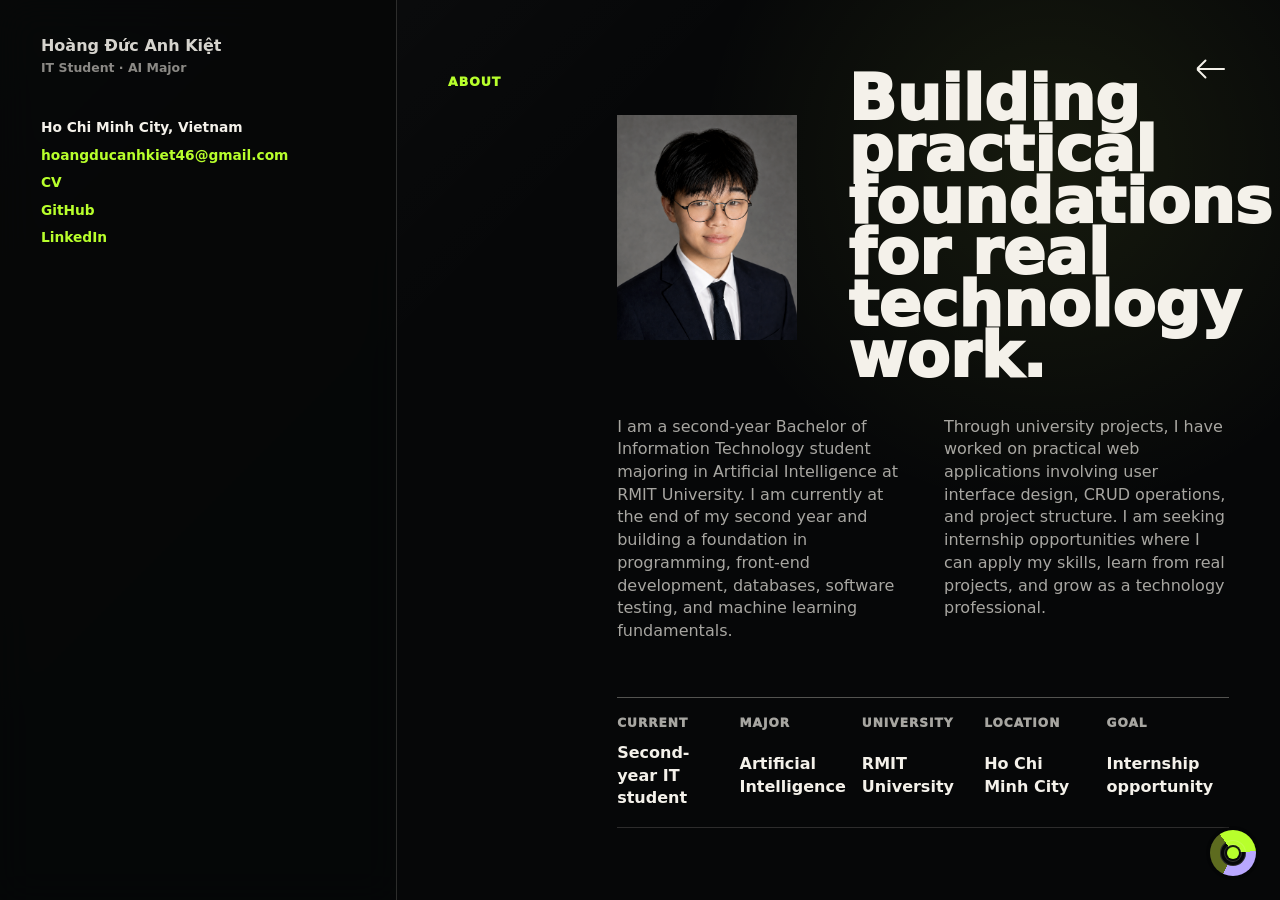
==== commit 9ad4ebae: "final version" ====
--- a/about.html
+++ b/about.html
@@ -6,7 +6,7 @@
     <title>About | Hoàng Đức Anh Kiệt</title>
     <link rel="icon" href="assets/icons/favicon.png" />
     <script>document.documentElement.classList.add("js");</script>
-    <link rel="stylesheet" href="css/style.css" />
+    <link rel="stylesheet" href="css/style.css?v=section-border-hidden-20260528" />
   </head>
   <body class="detail-page">
     <a class="skip-link" href="#about">Skip to content</a>
@@ -22,6 +22,7 @@
           <p>Ho Chi Minh City, Vietnam</p>
           <a href="mailto:hoangducanhkiet46@gmail.com">hoangducanhkiet46@gmail.com</a>
           <a href="assets/documents/hoang-duc-anh-kiet-cv.pdf" target="_blank" rel="noopener" download>CV</a>
+          <a href="https://github.com/lkeo0910" target="_blank" rel="noopener">GitHub</a>
           <a href="https://www.linkedin.com/in/%C4%91%E1%BB%A9c-anh-ki%E1%BB%87t-ho%C3%A0ng-351670387/" target="_blank" rel="noopener">LinkedIn</a>
         </div>
       </div>
@@ -38,7 +39,12 @@
       <section class="section-block" id="about" aria-labelledby="about-title" data-reveal>
         <div class="section-number">About</div>
         <div class="section-content">
-          <h2 id="about-title">Building practical foundations for real technology work.</h2>
+          <div class="about-hero">
+            <figure class="about-photo">
+              <img src="assets/images/profile.png" alt="Portrait of Hoàng Đức Anh Kiệt" />
+            </figure>
+            <h2 id="about-title">Building practical foundations for real technology work.</h2>
+          </div>
           <div class="copy-grid">
             <p>I am a second-year Bachelor of Information Technology student majoring in Artificial Intelligence at RMIT University. I am currently at the end of my second year and building a foundation in programming, front-end development, databases, software testing, and machine learning fundamentals.</p>
             <p>Through university projects, I have worked on practical web applications involving user interface design, CRUD operations, and project structure. I am seeking internship opportunities where I can apply my skills, learn from real projects, and grow as a technology professional.</p>
@@ -53,6 +59,6 @@
         </div>
       </section>
     </main>
-    <script src="js/script.js"></script>
+    <script src="js/script.js?v=section-border-hidden-20260528"></script>
   </body>
 </html>
--- a/css/style.css
+++ b/css/style.css
@@ -183,6 +183,31 @@
   filter: grayscale(1) contrast(1.08);
 }
 
+.js body.home-page .rail-intro > * {
+  opacity: 0;
+  transform: translate3d(0, 18px, 0);
+}
+
+.js body.home-page.is-ready .rail-intro > * {
+  animation: intro-item-in 640ms var(--ease) forwards;
+}
+
+.js body.home-page.is-ready .rail-intro > :nth-child(1) {
+  animation-delay: 110ms;
+}
+
+.js body.home-page.is-ready .rail-intro > :nth-child(2) {
+  animation-delay: 210ms;
+}
+
+.js body.home-page.is-ready .rail-intro > :nth-child(3) {
+  animation-delay: 310ms;
+}
+
+.js body.home-page.is-ready .rail-intro > :nth-child(4) {
+  animation-delay: 410ms;
+}
+
 .identity-block {
   display: grid;
   grid-row: 3;
@@ -762,6 +787,17 @@
   }
 }
 
+@keyframes intro-item-in {
+  from {
+    opacity: 0;
+    transform: translate3d(0, 18px, 0);
+  }
+  to {
+    opacity: 1;
+    transform: translate3d(0, 0, 0);
+  }
+}
+
 @keyframes identity-route-to-top {
   0% {
     opacity: 1;
@@ -876,6 +912,11 @@
   padding: 8vh 4vw;
 }
 
+.section-block.is-visible,
+.contact-section.is-visible {
+  border-top-color: transparent;
+}
+
 .section-number {
   position: sticky;
   top: 32px;
@@ -914,6 +955,31 @@
   grid-template-columns: repeat(2, minmax(0, 1fr));
   gap: 42px;
   max-width: 980px;
+}
+
+.about-hero {
+  display: grid;
+  grid-template-columns: minmax(180px, 0.36fr) minmax(0, 1fr);
+  gap: clamp(24px, 4vw, 58px);
+  align-items: center;
+  max-width: 980px;
+  margin-bottom: 34px;
+}
+
+.about-hero h2 {
+  margin-bottom: 0;
+}
+
+.about-photo {
+  margin: 0;
+}
+
+.about-photo img {
+  display: block;
+  width: 100%;
+  aspect-ratio: 4 / 5;
+  object-fit: cover;
+  filter: grayscale(0.18) contrast(1.05);
 }
 
 .copy-grid p,
@@ -1090,9 +1156,37 @@
   display: grid;
   grid-template-columns: repeat(3, minmax(0, 1fr));
   gap: clamp(16px, 2vw, 26px);
-  margin-top: 42px;
-  border-top: 1px solid var(--line-strong);
-  padding-top: 24px;
+  margin-top: 28px;
+  padding-top: 0;
+}
+
+#leadership .timeline-row {
+  border-top: 1px solid var(--line-strong) !important;
+  border-bottom: 0 !important;
+  margin-bottom: 0;
+  padding-bottom: 0;
+}
+
+#leadership .leadership-gallery {
+  border: 0 !important;
+  border-top: 0 !important;
+  border-bottom: 0 !important;
+  box-shadow: none !important;
+  margin-top: 0;
+  padding-top: 0;
+}
+
+#leadership .leadership-gallery::before,
+#leadership .leadership-gallery::after {
+  display: none !important;
+  content: none !important;
+}
+
+#leadership .leadership-card,
+#leadership .leadership-card img,
+#leadership .leadership-card figcaption {
+  border: 0 !important;
+  box-shadow: none !important;
 }
 
 .leadership-card {
@@ -1106,7 +1200,7 @@
   display: block;
   width: 100%;
   aspect-ratio: 4 / 5;
-  border: 1px solid var(--line-strong);
+  border: 0;
   object-fit: cover;
   filter: grayscale(0.28) contrast(1.04);
   transition: filter 260ms ease, transform 420ms var(--ease);
@@ -1537,6 +1631,10 @@
     grid-template-columns: 1fr;
   }
 
+  .about-hero {
+    grid-template-columns: minmax(150px, 0.4fr) minmax(0, 1fr);
+  }
+
   .facts div {
     min-height: auto;
   }
@@ -1615,6 +1713,15 @@
 
   h2 {
     font-size: clamp(2.35rem, 13vw, 4.6rem);
+  }
+
+  .about-hero {
+    grid-template-columns: 1fr;
+    gap: 20px;
+  }
+
+  .about-photo {
+    max-width: 260px;
   }
 
   .hero-subtext {
@@ -1663,3 +1770,47 @@
     transform: none;
   }
 }
+
+#leadership .timeline-row.compact {
+  border: 0 !important;
+  border-top: 1px solid var(--line-strong) !important;
+  border-bottom: none !important;
+  padding-bottom: 0 !important;
+}
+
+#leadership .timeline-row.compact ul {
+  margin-bottom: 0;
+}
+
+#leadership .timeline-row.compact::after {
+  display: none !important;
+  content: none !important;
+}
+
+#leadership .timeline-row.compact + .leadership-gallery {
+  border: 0 !important;
+  border-top: none !important;
+  border-bottom: none !important;
+  outline: 0 !important;
+  box-shadow: none !important;
+  background-image: none !important;
+  margin-top: 0 !important;
+  padding-top: 0 !important;
+}
+
+#leadership .timeline-row.compact + .leadership-gallery::before,
+#leadership .timeline-row.compact + .leadership-gallery::after {
+  display: none !important;
+  content: none !important;
+}
+
+body.detail-page #leadership .timeline-row.compact {
+  border-bottom-color: transparent !important;
+  border-bottom-width: 0 !important;
+}
+
+body.detail-page #leadership .timeline-row.compact + .leadership-gallery {
+  border-top: 1px solid var(--line) !important;
+  margin-top: 36px !important;
+  padding-top: 30px !important;
+}
